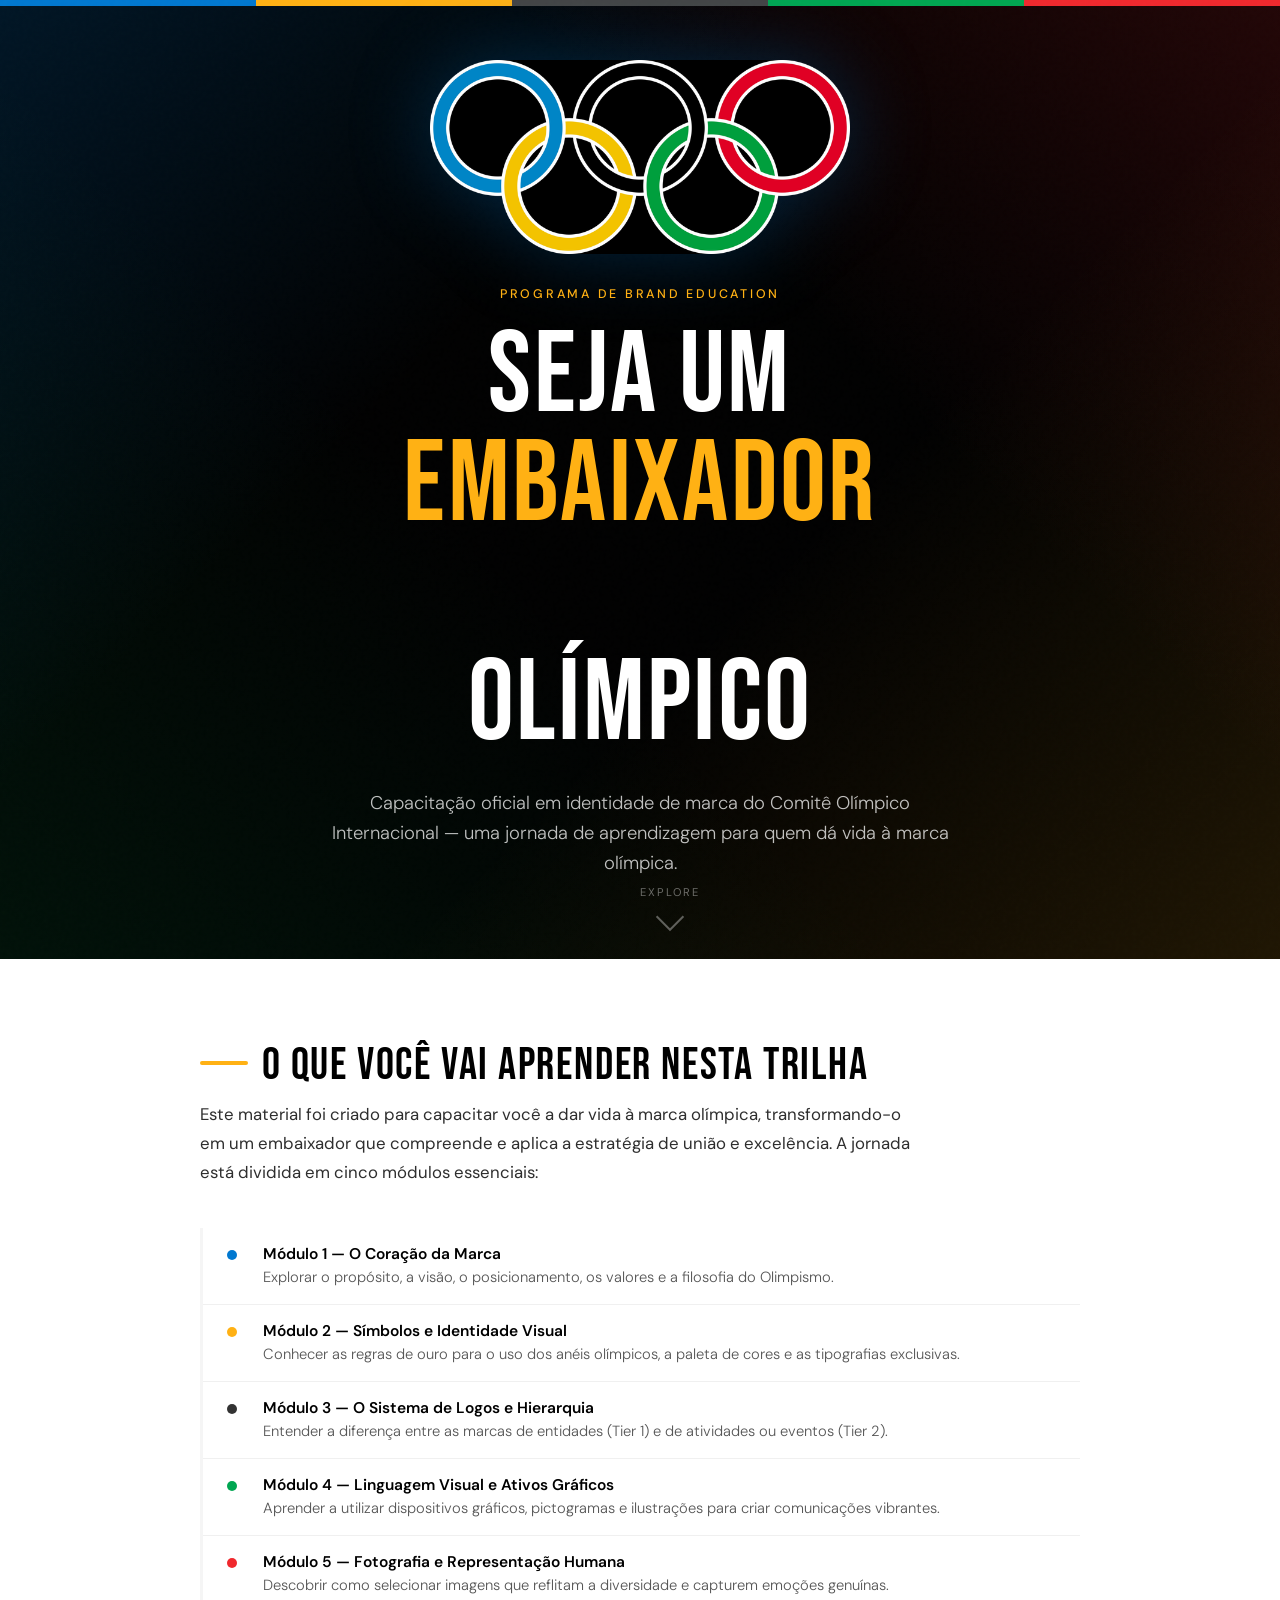
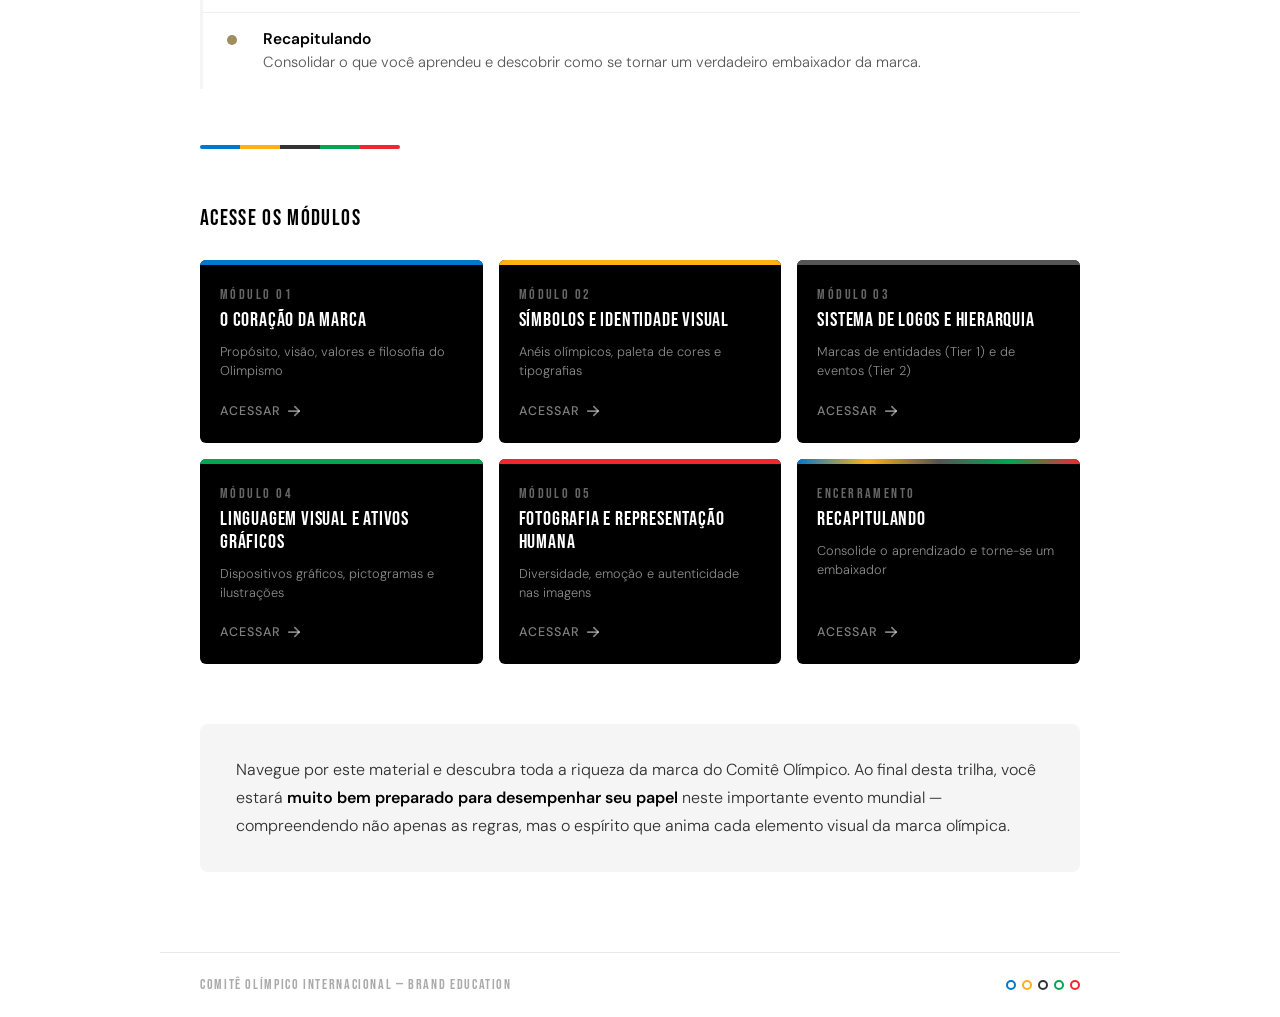
==== index.html @ a615b1f2 "primeira versão da capa olímpica" ====
<!DOCTYPE html>
<html lang="pt-BR">
<head>
  <meta charset="UTF-8" />
  <meta name="viewport" content="width=device-width, initial-scale=1.0" />
  <title>Brand Education — Comitê Olímpico Internacional</title>

  <!-- Fontes do Google Fonts -->
  <link rel="preconnect" href="https://fonts.googleapis.com" />
  <link rel="preconnect" href="https://fonts.gstatic.com" crossorigin />
  <link href="https://fonts.googleapis.com/css2?family=Bebas+Neue&family=DM+Sans:ital,opsz,wght@0,9..40,300;0,9..40,400;0,9..40,500;0,9..40,600;1,9..40,300&display=swap" rel="stylesheet" />

  <!-- Estilos da página -->
  <link rel="stylesheet" href="style.css" />
</head>
<body>

  <!-- ═══════════════════════════════════════
       HERO — seção de abertura (fundo preto)
  ════════════════════════════════════════ -->
  <header class="hero">

    <!-- Barra de 5 cores no topo da página -->
    <div class="stripe-bar">
      <span></span>
      <span></span>
      <span></span>
      <span></span>
      <span></span>
    </div>

    <!-- Logo: anéis olímpicos com fundo transparente -->
    <img
      class="logo-rings"
      src="assets/rings.png"
      alt="Anéis Olímpicos — Comitê Olímpico Internacional"
    />

    <!-- Supertítulo (eyebrow) -->
    <p class="eyebrow">Programa de Brand Education</p>

    <!-- Título principal -->
    <h1 class="hero-title">
      Seja um<br>
      <span class="accent">Embaixador</span><br>
      Olímpico
    </h1>

    <!-- Subtítulo -->
    <p class="hero-subtitle">
      Capacitação oficial em identidade de marca do Comitê Olímpico Internacional — uma jornada de aprendizagem para quem dá vida à marca olímpica.
    </p>

    <!-- Indicação visual de scroll -->
    <div class="scroll-cue">
      <span>Explore</span>
      <div class="scroll-arrow"></div>
    </div>

  </header>


  <!-- ═══════════════════════════════════════
       CONTEÚDO — seção principal (fundo branco)
  ════════════════════════════════════════ -->
  <main class="content-section">

    <!-- Heading da seção -->
    <h2 class="section-heading">
      <span class="line-accent"></span>O que você vai aprender nesta trilha
    </h2>

    <!-- Texto de introdução -->
    <p class="intro-text">
      Este material foi criado para capacitar você a dar vida à marca olímpica, transformando-o em um embaixador que compreende e aplica a estratégia de união e excelência. A jornada está dividida em cinco módulos essenciais:
    </p>

    <!-- Lista descritiva dos módulos -->
    <ul class="module-list">
      <li>
        <span class="dot dot-blue"></span>
        <div>
          <strong>Módulo 1 — O Coração da Marca</strong>
          <p>Explorar o propósito, a visão, o posicionamento, os valores e a filosofia do Olimpismo.</p>
        </div>
      </li>
      <li>
        <span class="dot dot-yellow"></span>
        <div>
          <strong>Módulo 2 — Símbolos e Identidade Visual</strong>
          <p>Conhecer as regras de ouro para o uso dos anéis olímpicos, a paleta de cores e as tipografias exclusivas.</p>
        </div>
      </li>
      <li>
        <span class="dot dot-black"></span>
        <div>
          <strong>Módulo 3 — O Sistema de Logos e Hierarquia</strong>
          <p>Entender a diferença entre as marcas de entidades (Tier 1) e de atividades ou eventos (Tier 2).</p>
        </div>
      </li>
      <li>
        <span class="dot dot-green"></span>
        <div>
          <strong>Módulo 4 — Linguagem Visual e Ativos Gráficos</strong>
          <p>Aprender a utilizar dispositivos gráficos, pictogramas e ilustrações para criar comunicações vibrantes.</p>
        </div>
      </li>
      <li>
        <span class="dot dot-red"></span>
        <div>
          <strong>Módulo 5 — Fotografia e Representação Humana</strong>
          <p>Descobrir como selecionar imagens que reflitam a diversidade e capturem emoções genuínas.</p>
        </div>
      </li>
      <li>
        <span class="dot dot-gold"></span>
        <div>
          <strong>Recapitulando</strong>
          <p>Consolidar o que você aprendeu e descobrir como se tornar um verdadeiro embaixador da marca.</p>
        </div>
      </li>
    </ul>

    <!-- Divisor de 5 cores -->
    <div class="color-divider">
      <span></span><span></span><span></span><span></span><span></span>
    </div>

    <!-- Heading dos botões -->
    <p class="buttons-heading">Acesse os módulos</p>

    <!-- Grid de cards clicáveis -->
    <div class="module-grid" id="moduleGrid">

      <a href="https://coracao-marca-olimpica-mob7zc1.gamma.site/" target="_blank" class="module-card card-m1">
        <div class="card-color-bar"></div>
        <div class="card-body">
          <span class="card-num">Módulo 01</span>
          <span class="card-title">O Coração da Marca</span>
          <p class="card-desc">Propósito, visão, valores e filosofia do Olimpismo</p>
          <span class="card-arrow">
            Acessar
            <svg viewBox="0 0 16 16"><line x1="2" y1="8" x2="14" y2="8"/><polyline points="9,3 14,8 9,13"/></svg>
          </span>
        </div>
      </a>

      <a href="https://modulo2-simbolos-identid-3u4ua3j.gamma.site/" target="_blank" class="module-card card-m2">
        <div class="card-color-bar"></div>
        <div class="card-body">
          <span class="card-num">Módulo 02</span>
          <span class="card-title">Símbolos e Identidade Visual</span>
          <p class="card-desc">Anéis olímpicos, paleta de cores e tipografias</p>
          <span class="card-arrow">
            Acessar
            <svg viewBox="0 0 16 16"><line x1="2" y1="8" x2="14" y2="8"/><polyline points="9,3 14,8 9,13"/></svg>
          </span>
        </div>
      </a>

      <a href="https://sistema-logos-hierarquia-4lpbh2m.gamma.site/" target="_blank" class="module-card card-m3">
        <div class="card-color-bar"></div>
        <div class="card-body">
          <span class="card-num">Módulo 03</span>
          <span class="card-title">Sistema de Logos e Hierarquia</span>
          <p class="card-desc">Marcas de entidades (Tier 1) e de eventos (Tier 2)</p>
          <span class="card-arrow">
            Acessar
            <svg viewBox="0 0 16 16"><line x1="2" y1="8" x2="14" y2="8"/><polyline points="9,3 14,8 9,13"/></svg>
          </span>
        </div>
      </a>

      <a href="https://linguagem-visual-olimpic-xavu4z2.gamma.site/" target="_blank" class="module-card card-m4">
        <div class="card-color-bar"></div>
        <div class="card-body">
          <span class="card-num">Módulo 04</span>
          <span class="card-title">Linguagem Visual e Ativos Gráficos</span>
          <p class="card-desc">Dispositivos gráficos, pictogramas e ilustrações</p>
          <span class="card-arrow">
            Acessar
            <svg viewBox="0 0 16 16"><line x1="2" y1="8" x2="14" y2="8"/><polyline points="9,3 14,8 9,13"/></svg>
          </span>
        </div>
      </a>

      <a href="https://modulo5-fotografia-inclu-5q0bzl3.gamma.site/" target="_blank" class="module-card card-m5">
        <div class="card-color-bar"></div>
        <div class="card-body">
          <span class="card-num">Módulo 05</span>
          <span class="card-title">Fotografia e Representação Humana</span>
          <p class="card-desc">Diversidade, emoção e autenticidade nas imagens</p>
          <span class="card-arrow">
            Acessar
            <svg viewBox="0 0 16 16"><line x1="2" y1="8" x2="14" y2="8"/><polyline points="9,3 14,8 9,13"/></svg>
          </span>
        </div>
      </a>

      <a href="https://embaixador-olimpico-2yglolw.gamma.site/" target="_blank" class="module-card card-recap">
        <div class="card-color-bar"></div>
        <div class="card-body">
          <span class="card-num">Encerramento</span>
          <span class="card-title">Recapitulando</span>
          <p class="card-desc">Consolide o aprendizado e torne-se um embaixador</p>
          <span class="card-arrow">
            Acessar
            <svg viewBox="0 0 16 16"><line x1="2" y1="8" x2="14" y2="8"/><polyline points="9,3 14,8 9,13"/></svg>
          </span>
        </div>
      </a>

    </div><!-- /module-grid -->

    <!-- Bloco de texto de encerramento -->
    <div class="footer-text-block">
      <p>
        Navegue por este material e descubra toda a riqueza da marca do Comitê Olímpico. Ao final desta trilha, você estará <strong>muito bem preparado para desempenhar seu papel</strong> neste importante evento mundial — compreendendo não apenas as regras, mas o espírito que anima cada elemento visual da marca olímpica.
      </p>
    </div>

  </main>


  <!-- ── RODAPÉ ── -->
  <footer class="page-footer">
    <span class="footer-brand">Comitê Olímpico Internacional — Brand Education</span>
    <div class="footer-rings">
      <span></span><span></span><span></span><span></span><span></span>
    </div>
  </footer>

  <!-- JavaScript no final do body — carrega depois do HTML -->
  <script src="script.js"></script>

</body>
</html>
---- style.css ----
/* ============================================================
   BRAND EDUCATION — COMITÊ OLÍMPICO INTERNACIONAL
   Arquivo: style.css
   Descrição: todos os estilos visuais da capa de navegação
   ============================================================ */


/* ── RESET & BASE ─────────────────────────────────────────── */

*, *::before, *::after {
  box-sizing: border-box;
  margin: 0;
  padding: 0;
}

:root {
  --blue:       #0078D0;
  --yellow:     #FFB114;
  --black:      #000000;
  --green:      #00A651;
  --red:        #F0282D;
  --white:      #FFFFFF;
  --gray-dark:  #1a1a1a;
  --gray-mid:   #2E2E2E;
  --gray-light: #f5f5f5;
  --text-body:  #1a1a1a;
}

html {
  scroll-behavior: smooth;
}

body {
  font-family: 'DM Sans', Arial, sans-serif;
  background-color: var(--white);
  color: var(--text-body);
  overflow-x: hidden;
  min-height: 100vh;
}


/* ── HERO HEADER ──────────────────────────────────────────── */

.hero {
  position: relative;
  background-color: var(--black);
  min-height: 100vh;
  display: flex;
  flex-direction: column;
  align-items: center;
  justify-content: center;
  overflow: hidden;
  padding: 60px 40px 80px;
}

/* Luzes diagonais coloridas ao fundo */
.hero::before {
  content: '';
  position: absolute;
  inset: 0;
  background:
    linear-gradient(135deg, rgba(0,120,208,0.18)   0%, transparent 35%),
    linear-gradient(225deg, rgba(240,40,45,0.14)    0%, transparent 35%),
    linear-gradient(315deg, rgba(255,177,20,0.12)   0%, transparent 40%),
    linear-gradient(45deg,  rgba(0,166,81,0.10)     0%, transparent 40%);
  pointer-events: none;
}

/* Textura grain sutil */
.hero::after {
  content: '';
  position: absolute;
  inset: 0;
  background-image: url("data:image/svg+xml,%3Csvg viewBox='0 0 256 256' xmlns='http://www.w3.org/2000/svg'%3E%3Cfilter id='noise'%3E%3CfeTurbulence type='fractalNoise' baseFrequency='0.9' numOctaves='4' stitchTiles='stitch'/%3E%3C/filter%3E%3Crect width='100%25' height='100%25' filter='url(%23noise)' opacity='0.04'/%3E%3C/svg%3E");
  opacity: 0.4;
  pointer-events: none;
}


/* ── BARRA DE 5 CORES (topo) ──────────────────────────────── */

.stripe-bar {
  position: absolute;
  top: 0;
  left: 0;
  right: 0;
  height: 6px;
  display: flex;
}

.stripe-bar span              { flex: 1; }
.stripe-bar span:nth-child(1) { background: var(--blue); }
.stripe-bar span:nth-child(2) { background: var(--yellow); }
.stripe-bar span:nth-child(3) { background: #444; }
.stripe-bar span:nth-child(4) { background: var(--green); }
.stripe-bar span:nth-child(5) { background: var(--red); }


/* ── LOGO ─────────────────────────────────────────────────── */

.logo-rings {
  position: relative;
  z-index: 2;
  width: min(420px, 80vw);
  opacity: 0;
  transform: translateY(-24px);
  animation: fadeDown 0.9s cubic-bezier(0.22, 1, 0.36, 1) 0.1s forwards;
  filter: drop-shadow(0 0 40px rgba(0, 120, 208, 0.3));
}


/* ── EYEBROW (supertítulo) ────────────────────────────────── */

.eyebrow {
  position: relative;
  z-index: 2;
  font-family: 'DM Sans', sans-serif;
  font-size: 0.78rem;
  font-weight: 500;
  letter-spacing: 0.22em;
  text-transform: uppercase;
  color: var(--yellow);
  margin-top: 32px;
  margin-bottom: 20px;
  opacity: 0;
  animation: fadeUp 0.8s cubic-bezier(0.22, 1, 0.36, 1) 0.4s forwards;
}


/* ── TÍTULO PRINCIPAL ─────────────────────────────────────── */

.hero-title {
  position: relative;
  z-index: 2;
  font-family: 'Bebas Neue', Impact, sans-serif;
  font-size: clamp(3.4rem, 9vw, 7.2rem);
  font-weight: 400;
  line-height: 0.95;
  letter-spacing: 0.02em;
  color: var(--white);
  text-align: center;
  max-width: 900px;
  opacity: 0;
  animation: fadeUp 0.9s cubic-bezier(0.22, 1, 0.36, 1) 0.55s forwards;
}

.hero-title .accent {
  color: var(--yellow);
  display: block;
}


/* ── SUBTÍTULO ────────────────────────────────────────────── */

.hero-subtitle {
  position: relative;
  z-index: 2;
  font-size: clamp(0.95rem, 2.2vw, 1.15rem);
  font-weight: 300;
  color: rgba(255, 255, 255, 0.75);
  text-align: center;
  max-width: 640px;
  line-height: 1.65;
  margin-top: 28px;
  opacity: 0;
  animation: fadeUp 0.9s cubic-bezier(0.22, 1, 0.36, 1) 0.75s forwards;
}


/* ── SETA DE SCROLL ───────────────────────────────────────── */

.scroll-cue {
  position: absolute;
  bottom: 32px;
  left: 50%;
  transform: translateX(-50%);
  z-index: 2;
  display: flex;
  flex-direction: column;
  align-items: center;
  gap: 8px;
  opacity: 0;
  animation: fadeUp 0.8s ease 1.4s forwards;
}

.scroll-cue span {
  font-size: 0.7rem;
  letter-spacing: 0.18em;
  text-transform: uppercase;
  color: rgba(255, 255, 255, 0.4);
}

.scroll-arrow {
  width: 20px;
  height: 20px;
  border-right: 2px solid rgba(255, 255, 255, 0.35);
  border-bottom: 2px solid rgba(255, 255, 255, 0.35);
  transform: rotate(45deg);
  animation: bounce 1.6s ease-in-out infinite;
}


/* ── SEÇÃO DE CONTEÚDO ────────────────────────────────────── */

.content-section {
  background: var(--white);
  padding: 80px 40px 60px;
  max-width: 960px;
  margin: 0 auto;
}


/* ── HEADING DE SEÇÃO ─────────────────────────────────────── */

.section-heading {
  font-family: 'Bebas Neue', Impact, sans-serif;
  font-size: clamp(1.8rem, 4vw, 2.8rem);
  font-weight: 400;
  letter-spacing: 0.04em;
  color: var(--black);
  margin-bottom: 8px;
}

.section-heading .line-accent {
  display: inline-block;
  width: 48px;
  height: 4px;
  background: var(--yellow);
  vertical-align: middle;
  margin-right: 14px;
  border-radius: 2px;
}


/* ── TEXTO DE INTRODUÇÃO ──────────────────────────────────── */

.intro-text {
  font-size: 1.05rem;
  font-weight: 400;
  color: var(--gray-mid);
  line-height: 1.75;
  max-width: 720px;
  margin-bottom: 40px;
}


/* ── LISTA DE MÓDULOS ─────────────────────────────────────── */

.module-list {
  list-style: none;
  display: flex;
  flex-direction: column;
  gap: 0;
  margin-bottom: 56px;
  border-left: 3px solid var(--gray-light);
}

.module-list li {
  display: flex;
  align-items: flex-start;
  gap: 16px;
  padding: 16px 0 16px 24px;
  border-bottom: 1px solid #f0f0f0;
  transition: background 0.2s;
}

.module-list li:last-child {
  border-bottom: none;
}

.module-list li strong {
  font-weight: 600;
  font-size: 0.97rem;
  color: var(--black);
  display: block;
  margin-bottom: 2px;
}

.module-list li p {
  font-size: 0.92rem;
  font-weight: 300;
  color: #555;
  line-height: 1.5;
}

/* Pontos coloridos de cada módulo */
.dot {
  display: inline-block;
  width: 10px;
  height: 10px;
  border-radius: 50%;
  margin-right: 10px;
  flex-shrink: 0;
  margin-top: 6px;
}

.dot-blue   { background: var(--blue); }
.dot-yellow { background: var(--yellow); }
.dot-black  { background: #333; }
.dot-green  { background: var(--green); }
.dot-red    { background: var(--red); }
.dot-gold   { background: #9F8F5E; }


/* ── DIVISOR DE CORES ─────────────────────────────────────── */

.color-divider {
  display: flex;
  height: 4px;
  border-radius: 2px;
  overflow: hidden;
  margin: 0 0 56px;
  max-width: 200px;
}

.color-divider span              { flex: 1; }
.color-divider span:nth-child(1) { background: var(--blue); }
.color-divider span:nth-child(2) { background: var(--yellow); }
.color-divider span:nth-child(3) { background: #333; }
.color-divider span:nth-child(4) { background: var(--green); }
.color-divider span:nth-child(5) { background: var(--red); }


/* ── HEADING DOS BOTÕES ───────────────────────────────────── */

.buttons-heading {
  font-family: 'Bebas Neue', sans-serif;
  font-size: 1.4rem;
  letter-spacing: 0.06em;
  color: var(--black);
  margin-bottom: 28px;
}


/* ── GRID DE CARDS ────────────────────────────────────────── */

.module-grid {
  display: grid;
  grid-template-columns: repeat(3, 1fr);
  gap: 16px;
  margin-bottom: 60px;
}

@media (max-width: 640px) {
  .module-grid { grid-template-columns: repeat(2, 1fr); }
}

@media (max-width: 400px) {
  .module-grid { grid-template-columns: 1fr; }
}


/* ── CARD INDIVIDUAL ──────────────────────────────────────── */

.module-card {
  display: flex;
  flex-direction: column;
  text-decoration: none;
  background: var(--black);
  border-radius: 6px;
  overflow: hidden;
  transition:
    transform  0.22s cubic-bezier(0.22, 1, 0.36, 1),
    box-shadow 0.22s ease;
  position: relative;
  /* animação de entrada — controlada pelo JavaScript */
  opacity: 0;
  animation: fadeUp 0.65s cubic-bezier(0.22, 1, 0.36, 1) forwards;
}

.module-card:hover {
  transform: translateY(-4px);
  box-shadow: 0 12px 40px rgba(0, 0, 0, 0.18);
}

/* Barra colorida no topo de cada card */
.card-color-bar {
  height: 5px;
  width: 100%;
}

.card-body {
  padding: 22px 20px 24px;
  flex: 1;
  display: flex;
  flex-direction: column;
  gap: 6px;
}

.card-num {
  font-family: 'Bebas Neue', Impact, sans-serif;
  font-size: 0.85rem;
  letter-spacing: 0.18em;
  color: rgba(255, 255, 255, 0.4);
}

.card-title {
  font-family: 'Bebas Neue', Impact, sans-serif;
  font-size: 1.25rem;
  letter-spacing: 0.04em;
  color: var(--white);
  line-height: 1.15;
  transition: color 0.2s;
}

.card-desc {
  font-size: 0.8rem;
  font-weight: 300;
  color: rgba(255, 255, 255, 0.55);
  line-height: 1.5;
  margin-top: 4px;
}

.card-arrow {
  display: inline-flex;
  align-items: center;
  gap: 6px;
  font-size: 0.78rem;
  font-weight: 500;
  letter-spacing: 0.08em;
  text-transform: uppercase;
  margin-top: auto;
  padding-top: 16px;
  color: rgba(255, 255, 255, 0.5);
  transition: color 0.2s, gap 0.2s;
}

.module-card:hover .card-arrow {
  color: var(--white);
  gap: 10px;
}

.card-arrow svg {
  width: 14px;
  height: 14px;
  fill: none;
  stroke: currentColor;
  stroke-width: 2;
  stroke-linecap: round;
  stroke-linejoin: round;
}

/* Cores das barras por módulo */
.card-m1 .card-color-bar    { background: var(--blue); }
.card-m2 .card-color-bar    { background: var(--yellow); }
.card-m3 .card-color-bar    { background: #555; }
.card-m4 .card-color-bar    { background: var(--green); }
.card-m5 .card-color-bar    { background: var(--red); }
.card-recap .card-color-bar {
  background: linear-gradient(
    90deg,
    var(--blue)   0%,
    var(--yellow) 25%,
    #555          50%,
    var(--green)  75%,
    var(--red)    100%
  );
}

/* Cor do título no hover por módulo */
.card-m1:hover    .card-title { color: var(--blue); }
.card-m2:hover    .card-title { color: var(--yellow); }
.card-m3:hover    .card-title { color: #ccc; }
.card-m4:hover    .card-title { color: var(--green); }
.card-m5:hover    .card-title { color: var(--red); }
.card-recap:hover .card-title { color: var(--yellow); }


/* ── BLOCO DE TEXTO FINAL ─────────────────────────────────── */

.footer-text-block {
  background: var(--gray-light);
  border-radius: 8px;
  padding: 32px 36px;
  margin-bottom: 20px;
}

.footer-text-block p {
  font-size: 1rem;
  font-weight: 300;
  color: var(--gray-mid);
  line-height: 1.75;
}

.footer-text-block strong {
  font-weight: 600;
  color: var(--black);
}


/* ── RODAPÉ ───────────────────────────────────────────────── */

.page-footer {
  border-top: 1px solid #e8e8e8;
  padding: 24px 40px;
  max-width: 960px;
  margin: 0 auto;
  display: flex;
  align-items: center;
  justify-content: space-between;
  gap: 16px;
}

.footer-brand {
  font-family: 'Bebas Neue', sans-serif;
  font-size: 0.85rem;
  letter-spacing: 0.12em;
  color: #aaa;
}

.footer-rings {
  display: flex;
  gap: 6px;
}

.footer-rings span {
  width: 10px;
  height: 10px;
  border-radius: 50%;
  border: 2px solid;
}

.footer-rings span:nth-child(1) { border-color: var(--blue); }
.footer-rings span:nth-child(2) { border-color: var(--yellow); }
.footer-rings span:nth-child(3) { border-color: #333; }
.footer-rings span:nth-child(4) { border-color: var(--green); }
.footer-rings span:nth-child(5) { border-color: var(--red); }


/* ── ANIMAÇÕES ────────────────────────────────────────────── */

@keyframes fadeUp {
  from { opacity: 0; transform: translateY(22px); }
  to   { opacity: 1; transform: translateY(0); }
}

@keyframes fadeDown {
  from { opacity: 0; transform: translateY(-20px); }
  to   { opacity: 1; transform: translateY(0); }
}

@keyframes bounce {
  0%, 100% { transform: rotate(45deg) translateY(0); }
  50%       { transform: rotate(45deg) translateY(5px); }
}

/* Delays escalonados para os cards (aplicados via JS) */
.module-grid.not-visible .module-card {
  animation: none;
  opacity: 0;
}
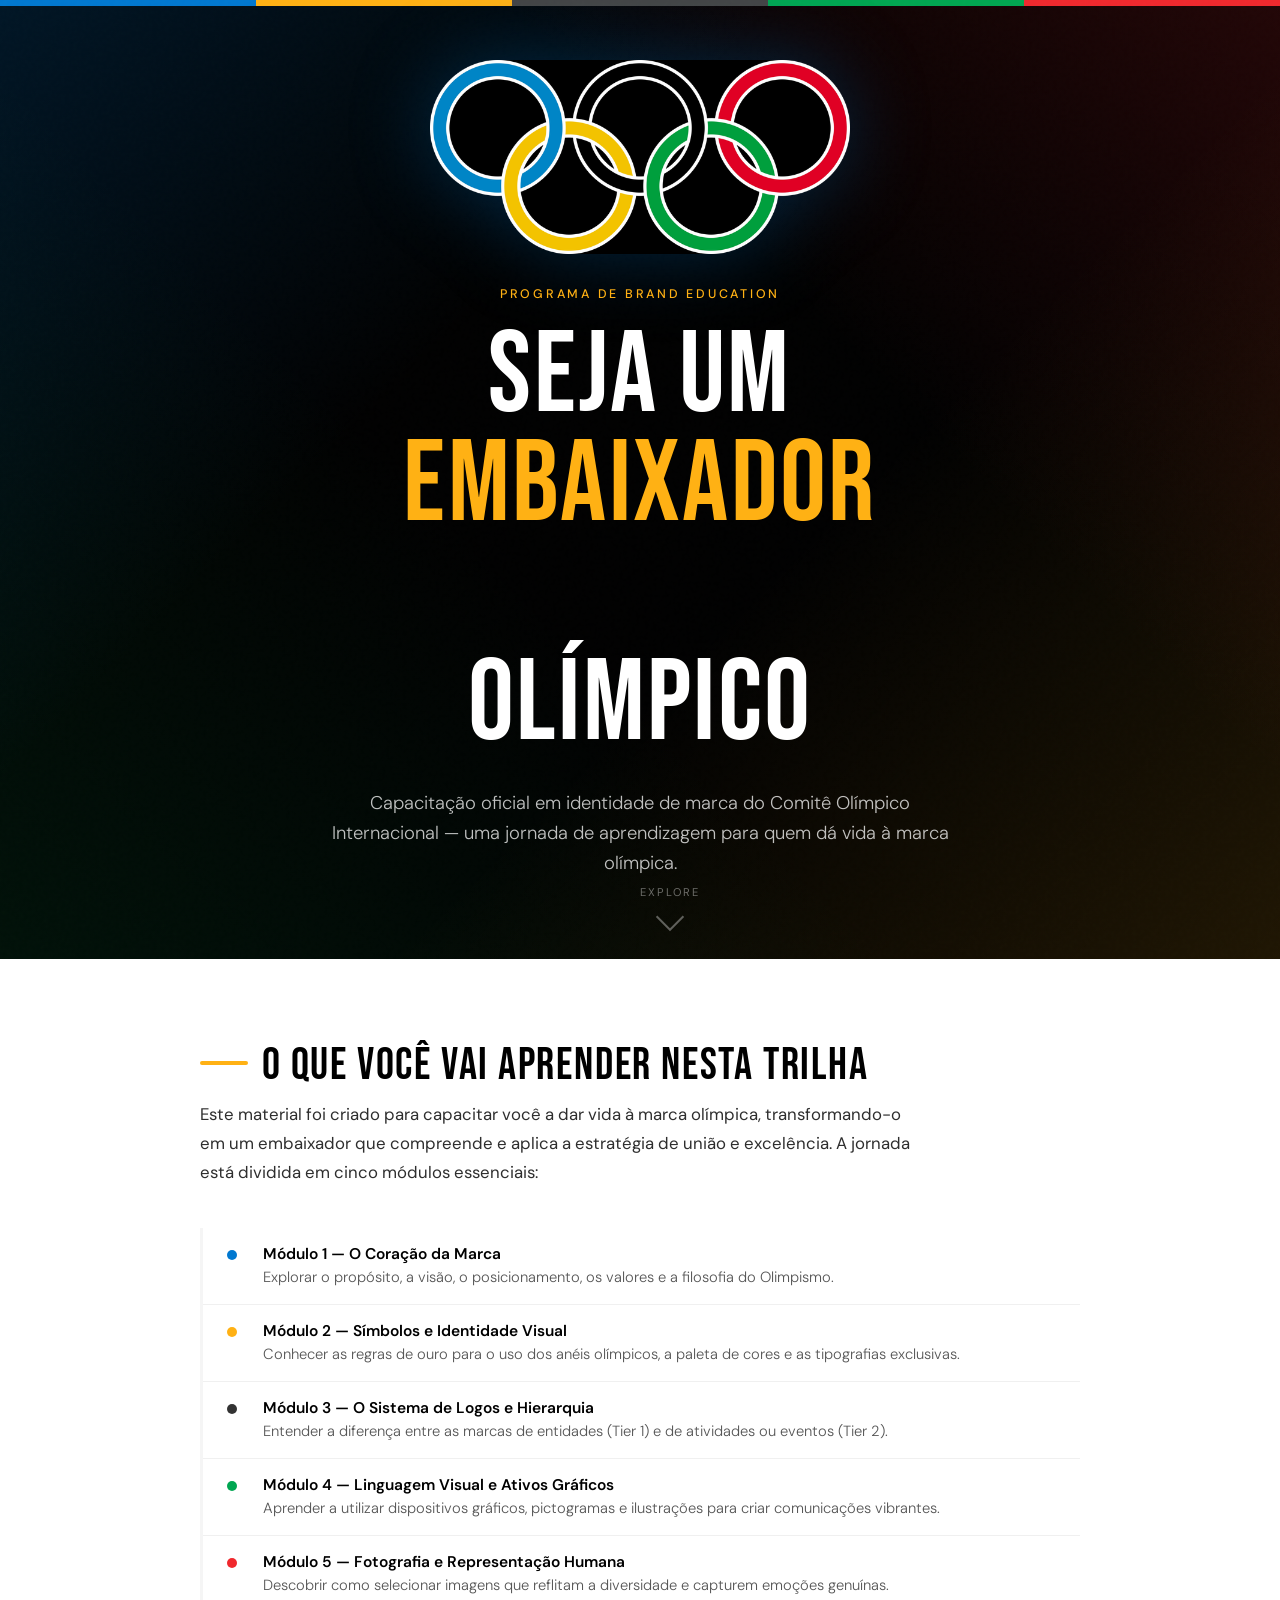
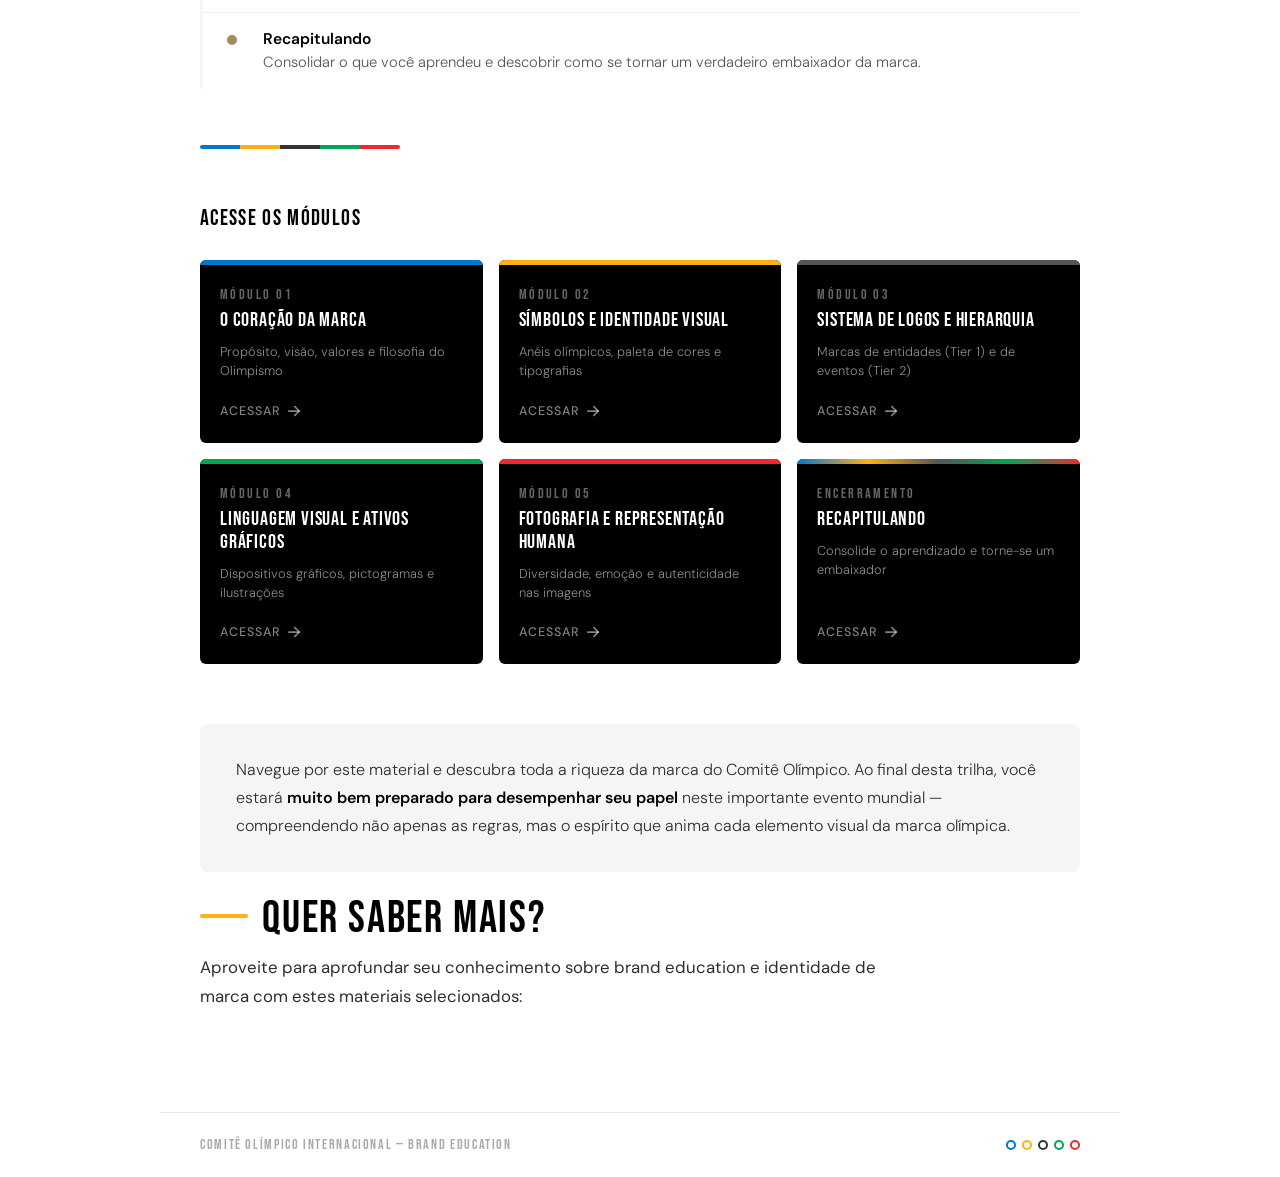
==== commit b044fe7d: "página nova" ====
--- a/index.html
+++ b/index.html
@@ -219,6 +219,18 @@
       </p>
     </div>
 
+    <!-- Chamada para saber mais -->
+      <!-- Heading da seção -->
+        <h2 class="section-heading">
+          <span class="line-accent"></span>Quer saber mais?
+        </h2>
+
+      <!-- Texto de introdução -->
+        <p class="intro-text">
+          Aproveite para aprofundar seu conhecimento sobre brand education e identidade de marca com estes materiais selecionados:
+        </p>
+
+
   </main>
 
 
